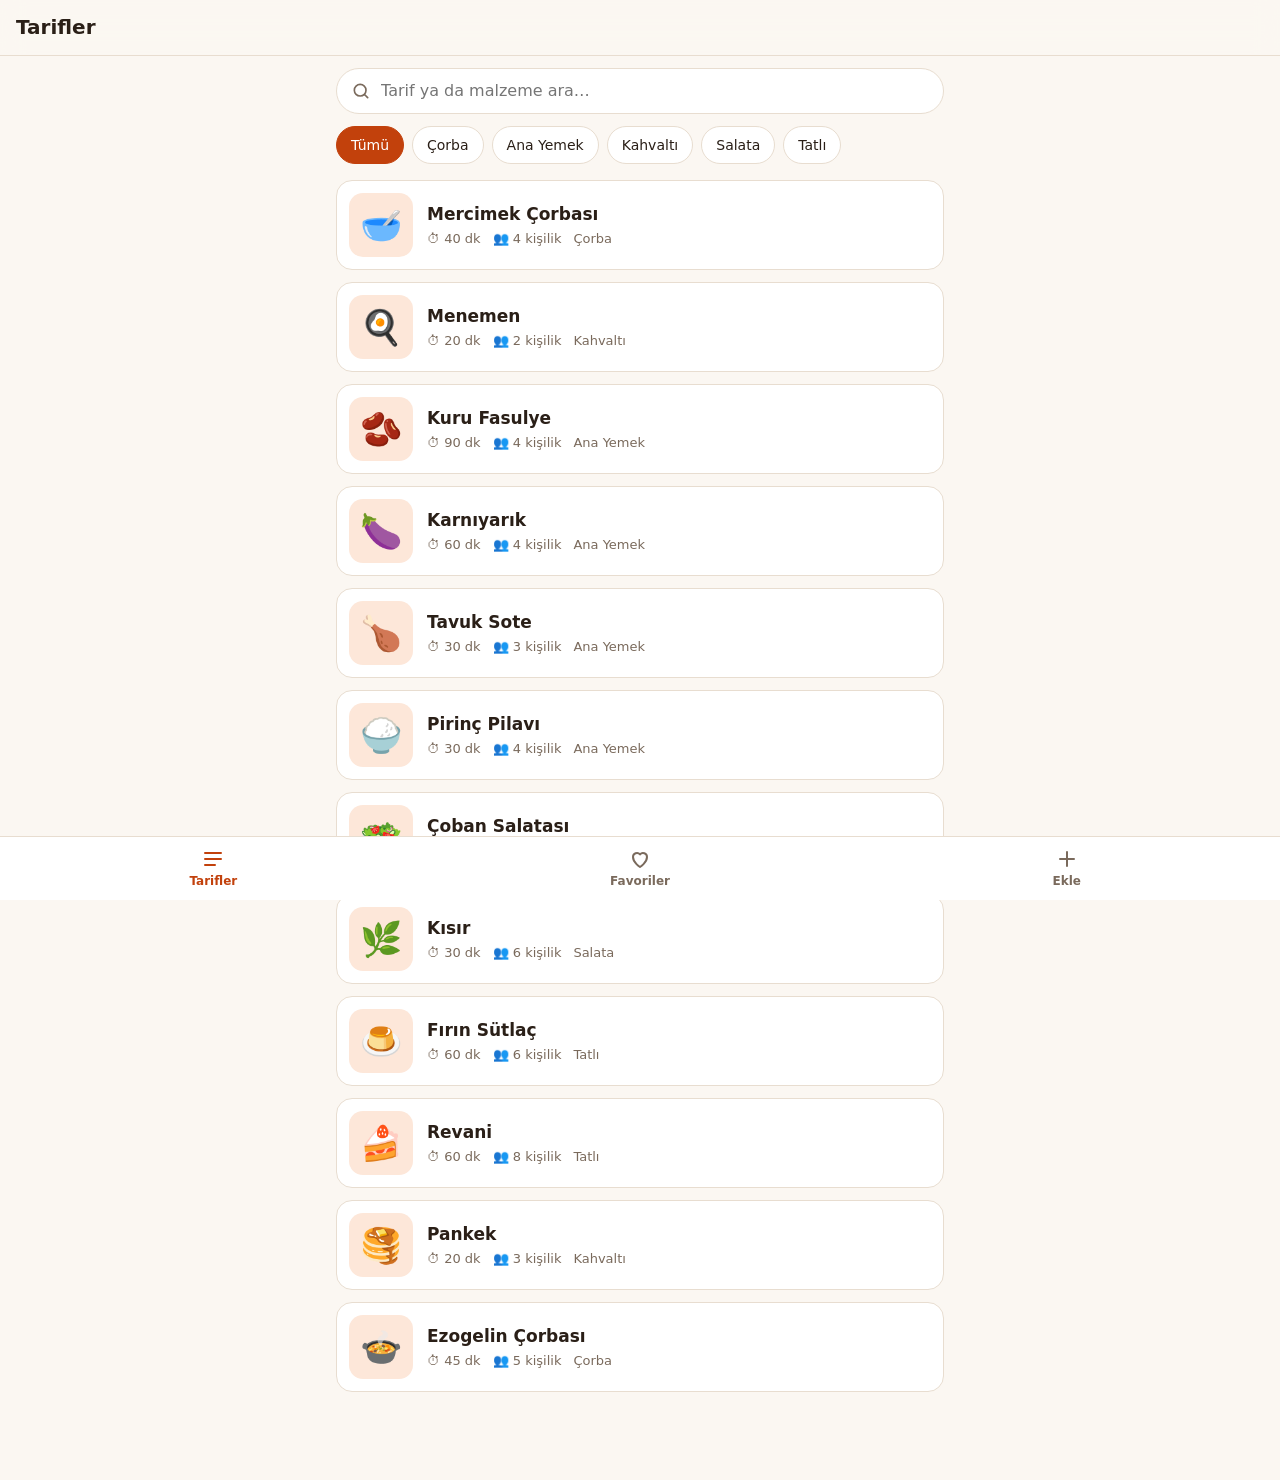
==== tarifler/index.html @ eb0eb177 "Yemek tarifleri uygulaması ve APK derlemesi eklendi Co-Authored-By: Claude Opus 5.5 <noreply@anthrop" ====
<!doctype html>
<html lang="tr">
<head>
  <meta charset="utf-8">
  <meta name="viewport" content="width=device-width, initial-scale=1, viewport-fit=cover">
  <meta name="theme-color" content="#c2410c">
  <meta name="apple-mobile-web-app-capable" content="yes">
  <meta name="apple-mobile-web-app-status-bar-style" content="black-translucent">
  <meta name="apple-mobile-web-app-title" content="Tarifler">
  <title>Yemek Tarifleri</title>
  <link rel="manifest" href="manifest.json">
  <link rel="icon" href="icons/icon.svg" type="image/svg+xml">
  <link rel="apple-touch-icon" href="icons/icon-192.png">
  <link rel="stylesheet" href="style.css">
</head>
<body>
  <header class="topbar">
    <button class="icon-btn" id="backBtn" aria-label="Geri" hidden>
      <svg viewBox="0 0 24 24"><path d="M15 5l-7 7 7 7"/></svg>
    </button>
    <h1 id="title">Tarifler</h1>
    <button class="icon-btn" id="favBtn" aria-label="Favorilere ekle" hidden>
      <svg viewBox="0 0 24 24"><path d="M12 20s-7-4.4-7-10a4 4 0 0 1 7-2.6A4 4 0 0 1 19 10c0 5.6-7 10-7 10z"/></svg>
    </button>
  </header>

  <main id="app"></main>

  <nav class="tabbar">
    <button data-tab="list" class="active">
      <svg viewBox="0 0 24 24"><path d="M4 6h16M4 12h16M4 18h10"/></svg>
      <span>Tarifler</span>
    </button>
    <button data-tab="favs">
      <svg viewBox="0 0 24 24"><path d="M12 20s-7-4.4-7-10a4 4 0 0 1 7-2.6A4 4 0 0 1 19 10c0 5.6-7 10-7 10z"/></svg>
      <span>Favoriler</span>
    </button>
    <button data-tab="add">
      <svg viewBox="0 0 24 24"><path d="M12 5v14M5 12h14"/></svg>
      <span>Ekle</span>
    </button>
  </nav>

  <div class="toast" id="toast" role="status"></div>

  <script src="recipes.js"></script>
  <script src="app.js"></script>
</body>
</html>
---- tarifler/style.css ----
:root {
  --bg: #fbf7f2;
  --surface: #ffffff;
  --surface-2: #f3ece3;
  --text: #2a1f17;
  --muted: #7a6a5c;
  --line: #e8ddd0;
  --accent: #c2410c;
  --accent-soft: #fde7d9;
  --good: #3f7d3a;
  --radius: 16px;
  --tabbar-h: 64px;
  --safe-top: env(safe-area-inset-top, 0px);
  --safe-bottom: env(safe-area-inset-bottom, 0px);
  color-scheme: light;
}
@media (prefers-color-scheme: dark) {
  :root {
    --bg: #17120e;
    --surface: #221b16;
    --surface-2: #2c241e;
    --text: #f3eae1;
    --muted: #b3a393;
    --line: #3a3029;
    --accent: #f97316;
    --accent-soft: #3d2416;
    --good: #7cc274;
    color-scheme: dark;
  }
}

* { box-sizing: border-box; -webkit-tap-highlight-color: transparent; }
[hidden] { display: none !important; }
html, body { margin: 0; }
body {
  background: var(--bg);
  color: var(--text);
  font-family: system-ui, -apple-system, "Segoe UI", Roboto, sans-serif;
  font-size: 16px;
  line-height: 1.45;
  min-height: 100dvh;
  padding-bottom: calc(var(--tabbar-h) + var(--safe-bottom));
  overscroll-behavior-y: contain;
}
button, input, select, textarea { font: inherit; color: inherit; }
button { cursor: pointer; }
svg { width: 24px; height: 24px; fill: none; stroke: currentColor; stroke-width: 2; stroke-linecap: round; stroke-linejoin: round; }

/* Üst bar */
.topbar {
  position: sticky; top: 0; z-index: 10;
  display: flex; align-items: center; gap: 8px;
  padding: calc(10px + var(--safe-top)) 12px 10px;
  background: color-mix(in srgb, var(--bg) 88%, transparent);
  backdrop-filter: blur(12px); -webkit-backdrop-filter: blur(12px);
  border-bottom: 1px solid var(--line);
  min-height: 56px;
}
.topbar h1 { flex: 1; margin: 0 4px; font-size: 20px; font-weight: 700; white-space: nowrap; overflow: hidden; text-overflow: ellipsis; }
.icon-btn {
  width: 40px; height: 40px; border-radius: 50%;
  display: grid; place-items: center;
  background: transparent; border: 0;
}
.icon-btn:active { background: var(--surface-2); }
#favBtn.on svg { fill: var(--accent); stroke: var(--accent); }

main { padding: 12px 16px 24px; max-width: 640px; margin: 0 auto; }

/* Arama ve kategoriler */
.search {
  display: flex; align-items: center; gap: 8px;
  background: var(--surface); border: 1px solid var(--line);
  border-radius: 999px; padding: 0 14px; height: 46px;
}
.search svg { color: var(--muted); width: 20px; height: 20px; flex: none; }
.search input { flex: 1; border: 0; background: transparent; outline: none; font-size: 16px; min-width: 0; }
.chips {
  display: flex; gap: 8px; overflow-x: auto; padding: 12px 0 4px;
  margin: 0 -16px; padding-left: 16px; padding-right: 16px;
  scrollbar-width: none;
}
.chips::-webkit-scrollbar { display: none; }
.chip {
  flex: none; padding: 8px 14px; border-radius: 999px;
  background: var(--surface); border: 1px solid var(--line);
  font-size: 14px; font-weight: 500;
}
.chip.active { background: var(--accent); border-color: var(--accent); color: #fff; }

/* Tarif kartları */
.grid { display: grid; gap: 12px; margin-top: 12px; }
.card {
  display: flex; gap: 14px; align-items: center;
  background: var(--surface); border: 1px solid var(--line);
  border-radius: var(--radius); padding: 12px;
  text-align: left; width: 100%;
}
.card:active { transform: scale(.99); }
.thumb {
  flex: none; width: 64px; height: 64px; border-radius: 14px;
  display: grid; place-items: center; font-size: 34px;
  background: var(--accent-soft);
}
.card-body { min-width: 0; flex: 1; }
.card h3 { margin: 0 0 4px; font-size: 17px; }
.meta { display: flex; gap: 12px; color: var(--muted); font-size: 13px; flex-wrap: wrap; }
.heart { color: var(--accent); font-size: 18px; }
.empty { text-align: center; color: var(--muted); padding: 48px 16px; }
.empty .big { font-size: 48px; display: block; margin-bottom: 8px; }

/* Detay */
.hero {
  text-align: center; padding: 20px 12px 16px;
  background: var(--accent-soft); border-radius: var(--radius);
}
.hero .emoji { font-size: 64px; line-height: 1; }
.hero h2 { margin: 10px 0 6px; font-size: 24px; }
.hero .meta { justify-content: center; }
.section-title { display: flex; align-items: center; justify-content: space-between; margin: 24px 0 10px; }
.section-title h3 { margin: 0; font-size: 18px; }
.stepper { display: flex; align-items: center; gap: 4px; background: var(--surface); border: 1px solid var(--line); border-radius: 999px; padding: 3px; }
.stepper button { width: 34px; height: 34px; border-radius: 50%; border: 0; background: var(--surface-2); font-size: 18px; font-weight: 700; }
.stepper span { min-width: 64px; text-align: center; font-size: 14px; font-weight: 600; }

.ingredients { list-style: none; padding: 0; margin: 0; background: var(--surface); border: 1px solid var(--line); border-radius: var(--radius); overflow: hidden; }
.ingredients li { border-bottom: 1px solid var(--line); }
.ingredients li:last-child { border-bottom: 0; }
.ingredients label { display: flex; gap: 12px; align-items: center; padding: 12px 14px; }
.ingredients input { width: 22px; height: 22px; accent-color: var(--good); flex: none; }
.ingredients input:checked + span { text-decoration: line-through; color: var(--muted); }
.ingredients b { font-weight: 700; }

.steps { list-style: none; padding: 0; margin: 0; counter-reset: s; display: grid; gap: 10px; }
.steps li {
  counter-increment: s; position: relative;
  background: var(--surface); border: 1px solid var(--line);
  border-radius: var(--radius); padding: 14px 14px 14px 52px;
}
.steps li::before {
  content: counter(s); position: absolute; left: 12px; top: 12px;
  width: 28px; height: 28px; border-radius: 50%;
  background: var(--accent); color: #fff; font-weight: 700; font-size: 14px;
  display: grid; place-items: center;
}
.steps li.done { opacity: .5; }
.steps li.done::before { content: "✓"; background: var(--good); }
.timer-btn {
  margin-top: 10px; display: inline-flex; align-items: center; gap: 6px;
  border: 1px solid var(--accent); color: var(--accent); background: transparent;
  border-radius: 999px; padding: 6px 12px; font-size: 14px; font-weight: 600;
}
.timer-btn svg { width: 16px; height: 16px; }
.timer-btn.running { background: var(--accent); color: #fff; }

.row-actions { display: flex; gap: 10px; margin-top: 24px; flex-wrap: wrap; }
.btn {
  flex: 1; min-height: 48px; border-radius: 14px; border: 0;
  background: var(--accent); color: #fff; font-weight: 700; padding: 0 16px;
}
.btn.secondary { background: var(--surface); color: var(--text); border: 1px solid var(--line); }
.btn.danger { background: transparent; color: #dc2626; border: 1px solid currentColor; }
.switch { display: flex; align-items: center; justify-content: space-between; gap: 12px; margin-top: 16px; padding: 12px 14px; background: var(--surface); border: 1px solid var(--line); border-radius: var(--radius); }
.switch input { width: 22px; height: 22px; accent-color: var(--accent); }

/* Form */
.form { display: grid; gap: 14px; }
.field label { display: block; font-size: 14px; font-weight: 600; margin-bottom: 6px; }
.field small { color: var(--muted); font-weight: 400; }
.field input, .field select, .field textarea {
  width: 100%; border: 1px solid var(--line); background: var(--surface);
  border-radius: 12px; padding: 12px; font-size: 16px; outline: none;
}
.field textarea { min-height: 120px; resize: vertical; }
.field input:focus, .field select:focus, .field textarea:focus { border-color: var(--accent); }
.two { display: grid; grid-template-columns: 1fr 1fr; gap: 12px; }
.emoji-pick { display: flex; gap: 6px; flex-wrap: wrap; }
.emoji-pick button { width: 44px; height: 44px; border-radius: 12px; border: 1px solid var(--line); background: var(--surface); font-size: 22px; }
.emoji-pick button.active { border-color: var(--accent); background: var(--accent-soft); }

/* Alt menü */
.tabbar {
  position: fixed; left: 0; right: 0; bottom: 0; z-index: 10;
  display: flex; height: calc(var(--tabbar-h) + var(--safe-bottom));
  padding-bottom: var(--safe-bottom);
  background: var(--surface); border-top: 1px solid var(--line);
}
.tabbar button {
  flex: 1; border: 0; background: transparent; color: var(--muted);
  display: flex; flex-direction: column; align-items: center; justify-content: center; gap: 2px;
  font-size: 12px; font-weight: 600;
}
.tabbar button.active { color: var(--accent); }

.toast {
  position: fixed; left: 50%; bottom: calc(var(--tabbar-h) + var(--safe-bottom) + 16px);
  transform: translateX(-50%) translateY(20px); opacity: 0; pointer-events: none;
  background: var(--text); color: var(--bg); padding: 10px 18px; border-radius: 999px;
  font-size: 14px; font-weight: 600; transition: .25s; max-width: calc(100% - 32px); text-align: center;
}
.toast.show { opacity: 1; transform: translateX(-50%) translateY(0); }
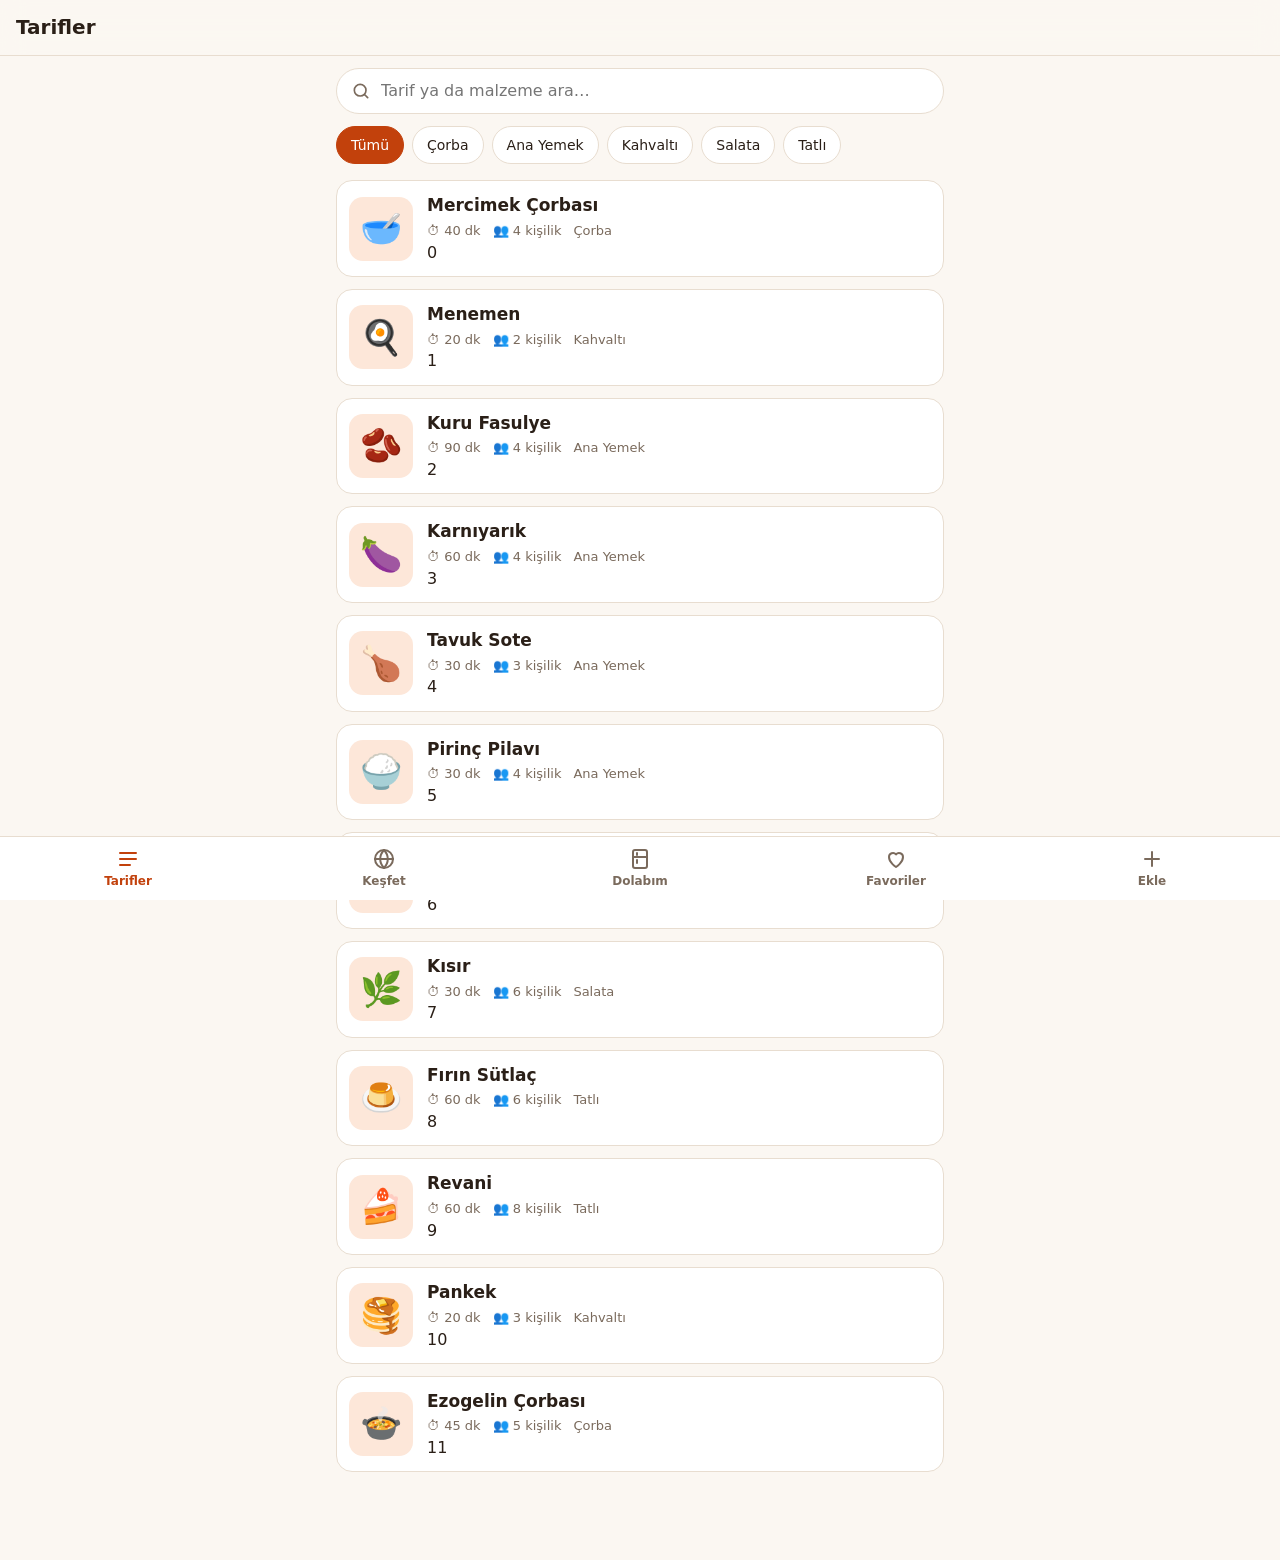
==== commit 6ace4172: "Tarifler: dünya mutfağı, dolabımda ne var, çeviri ve kalori - Keşfet sekmesi: TheMealDB ile mutfak/k" ====
--- a/tarifler/index.html
+++ b/tarifler/index.html
@@ -31,6 +31,14 @@
       <svg viewBox="0 0 24 24"><path d="M4 6h16M4 12h16M4 18h10"/></svg>
       <span>Tarifler</span>
     </button>
+    <button data-tab="kesfet">
+      <svg viewBox="0 0 24 24"><circle cx="12" cy="12" r="9"/><path d="M3 12h18M12 3c2.5 2.7 3.8 5.7 3.8 9s-1.3 6.3-3.8 9c-2.5-2.7-3.8-5.7-3.8-9S9.5 5.7 12 3z"/></svg>
+      <span>Keşfet</span>
+    </button>
+    <button data-tab="dolap">
+      <svg viewBox="0 0 24 24"><rect x="5" y="3" width="14" height="18" rx="2"/><path d="M5 10h14M9 6v2M9 13v3"/></svg>
+      <span>Dolabım</span>
+    </button>
     <button data-tab="favs">
       <svg viewBox="0 0 24 24"><path d="M12 20s-7-4.4-7-10a4 4 0 0 1 7-2.6A4 4 0 0 1 19 10c0 5.6-7 10-7 10z"/></svg>
       <span>Favoriler</span>
@@ -44,6 +52,8 @@
   <div class="toast" id="toast" role="status"></div>
 
   <script src="recipes.js"></script>
+  <script src="besin.js"></script>
+  <script src="dunya.js"></script>
   <script src="app.js"></script>
 </body>
 </html>
--- a/tarifler/style.css
+++ b/tarifler/style.css
@@ -199,3 +199,75 @@
   font-size: 14px; font-weight: 600; transition: .25s; max-width: calc(100% - 32px); text-align: center;
 }
 .toast.show { opacity: 1; transform: translateX(-50%) translateY(0); }
+
+/* ---------- Dünya mutfağı, dolap, besin değerleri ---------- */
+.thumb.photo { overflow: hidden; background: var(--surface-2); }
+.thumb img { width: 100%; height: 100%; object-fit: cover; display: block; }
+.tabbar button span { white-space: nowrap; }
+@media (max-width: 360px) { .tabbar button { font-size: 11px; } }
+
+.hero.has-img { padding: 0 0 16px; overflow: hidden; }
+.hero-img { display: block; width: 100%; aspect-ratio: 4 / 3; max-height: 320px; object-fit: cover; margin-bottom: 4px; background: var(--surface-2); }
+.hero.has-img h2 { padding: 0 12px; }
+
+.note {
+  display: flex; align-items: center; gap: 10px; flex-wrap: wrap;
+  margin-top: 12px; padding: 10px 14px; border-radius: 12px;
+  background: var(--surface); border: 1px solid var(--line); color: var(--muted); font-size: 14px;
+}
+.note button { margin-left: auto; border: 0; background: transparent; color: var(--accent); font-weight: 700; padding: 4px 0; }
+.note.warn { border-color: color-mix(in srgb, var(--accent) 45%, var(--line)); }
+
+.nutri {
+  display: grid; grid-template-columns: 1.3fr 1fr 1fr 1fr; gap: 8px; margin-top: 12px;
+  background: var(--surface); border: 1px solid var(--line); border-radius: var(--radius); padding: 12px;
+}
+.nutri > div { display: flex; flex-direction: column; justify-content: center; text-align: center; padding: 6px 2px; border-radius: 10px; background: var(--surface-2); }
+.nutri .kcal { background: var(--accent-soft); }
+.nutri b { font-size: 18px; font-variant-numeric: tabular-nums; }
+.nutri .kcal b { font-size: 22px; color: var(--accent); }
+.nutri span { font-size: 11px; color: var(--muted); }
+.nutri p { grid-column: 1 / -1; margin: 2px 0 0; font-size: 12px; color: var(--muted); text-align: center; }
+@media (max-width: 380px) { .nutri { grid-template-columns: 1fr 1fr 1fr; } .nutri .kcal { grid-column: 1 / -1; } }
+
+.links { display: flex; gap: 10px; margin-top: 16px; flex-wrap: wrap; }
+.links .btn { display: flex; align-items: center; justify-content: center; text-decoration: none; }
+
+.dice {
+  display: flex; align-items: center; gap: 14px; width: 100%; margin-top: 12px; text-align: left;
+  padding: 12px 14px; border-radius: var(--radius); border: 0;
+  background: var(--accent); color: #fff;
+}
+.dice b { display: block; font-size: 17px; }
+.dice small { display: block; opacity: .85; font-size: 13px; }
+.dice-face { font-size: 30px; line-height: 1; display: inline-block; }
+.dice.rolling .dice-face { animation: zar .5s linear infinite; }
+.dice:disabled { opacity: .8; }
+@keyframes zar { to { transform: rotate(360deg); } }
+
+.label { margin: 16px 0 0; font-size: 13px; font-weight: 700; color: var(--muted); text-transform: uppercase; letter-spacing: .04em; }
+.label + .chips { padding-top: 8px; }
+.chips.wrap { flex-wrap: wrap; overflow: visible; margin: 0; padding: 10px 0 0; }
+.chip span { opacity: .8; margin-left: 2px; }
+.result-head { margin: 22px 0 0; font-size: 17px; font-weight: 700; }
+.lead { margin: 4px 0 14px; color: var(--muted); }
+.hint { color: var(--muted); font-size: 14px; }
+.add-row { display: flex; gap: 8px; }
+.add-row input {
+  flex: 1; min-width: 0; height: 48px; border: 1px solid var(--line); background: var(--surface);
+  border-radius: 14px; padding: 0 14px; font-size: 16px; outline: none;
+}
+.add-row input:focus { border-color: var(--accent); }
+.add-row .btn { flex: none; }
+.btn.find { width: 100%; margin-top: 16px; }
+.btn:disabled { opacity: .5; }
+.match { display: inline-block; margin-top: 6px; font-size: 12px; font-weight: 700; padding: 2px 8px; border-radius: 999px; background: var(--surface-2); color: var(--muted); }
+.match.full { background: color-mix(in srgb, var(--good) 18%, transparent); color: var(--good); }
+.retry { margin-top: 14px; flex: none; }
+
+.spinner {
+  display: block; width: 32px; height: 32px; margin: 0 auto 12px; border-radius: 50%;
+  border: 3px solid var(--line); border-top-color: var(--accent); animation: zar .8s linear infinite;
+}
+.spinner.small { display: inline-block; width: 16px; height: 16px; margin: 0; border-width: 2px; }
+@media (prefers-reduced-motion: reduce) { .spinner, .dice.rolling .dice-face { animation-duration: 2s; } }
